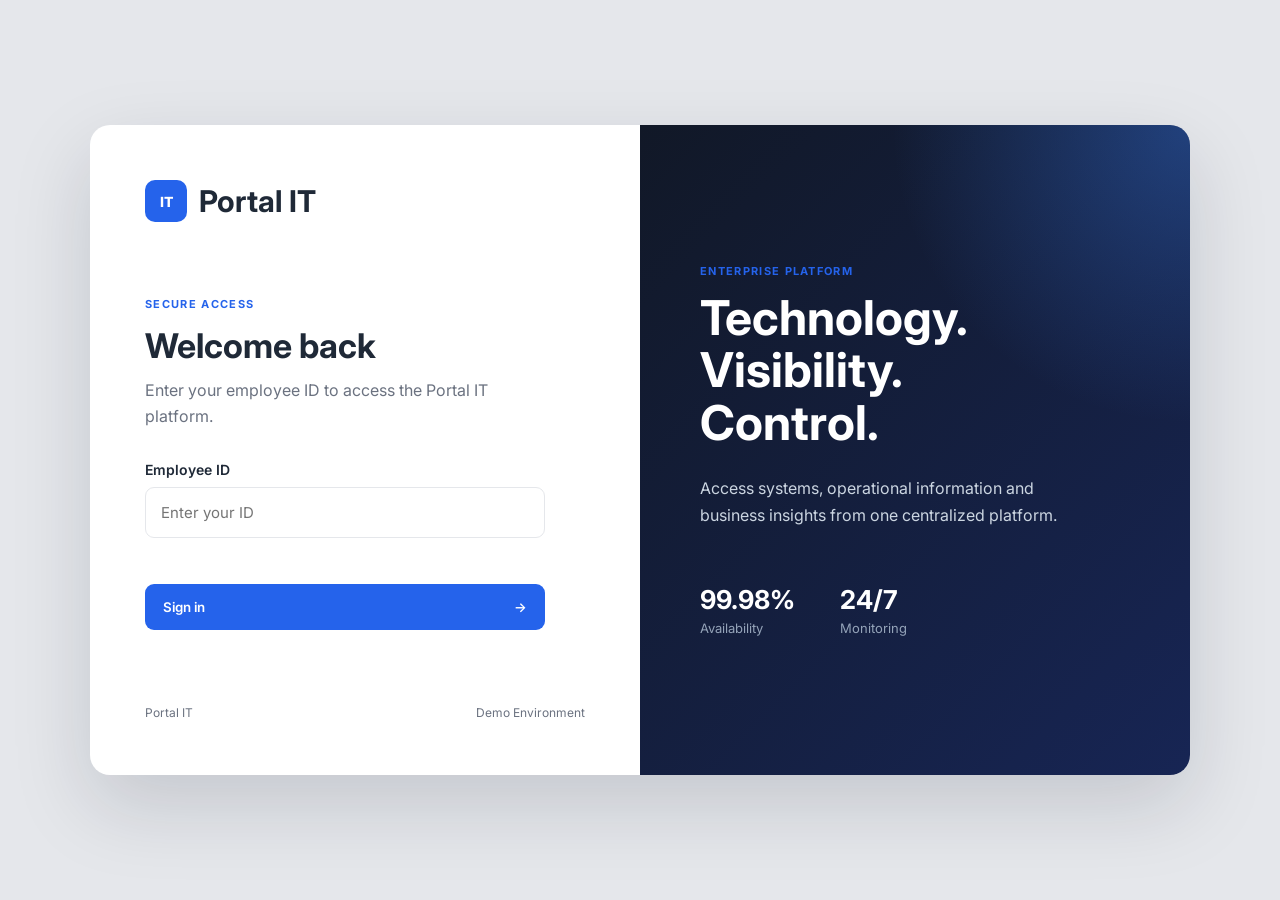
==== index.html @ 5b83bfa1 "Initial commit" ====
<!DOCTYPE html>
<html lang="en">
<head>
  <meta charset="UTF-8" />
  <meta name="viewport" content="width=device-width, initial-scale=1.0" />
  <title>Portal IT | Login</title>
  <link rel="stylesheet" href="style.css" />
</head>
<body class="login-page">

  <main class="login-container">
    <section class="login-card">
      <div class="brand">
        <div class="brand-icon">IT</div>
        <h1>Portal IT</h1>
      </div>

      <div class="login-content">
        <span class="eyebrow">SECURE ACCESS</span>
        <h2>Welcome back</h2>
        <p>
          Enter your employee ID to access the Portal IT platform.
        </p>

        <form id="loginForm">
          <label for="userId">Employee ID</label>
          <input
            type="text"
            id="userId"
            placeholder="Enter your ID"
            autocomplete="off"
            required
          />

          <p id="loginError" class="error-message"></p>

          <button type="submit" class="btn btn-primary">
            Sign in
            <span>→</span>
          </button>
        </form>
      </div>

      <div class="login-footer">
        <span>Portal IT</span>
        <span>Demo Environment</span>
      </div>
    </section>

    <aside class="login-visual">
      <div class="visual-content">
        <span class="eyebrow">ENTERPRISE PLATFORM</span>
        <h2>Technology.<br />Visibility.<br />Control.</h2>
        <p>
          Access systems, operational information and business insights
          from one centralized platform.
        </p>

        <div class="visual-stats">
          <div>
            <strong>99.98%</strong>
            <span>Availability</span>
          </div>
          <div>
            <strong>24/7</strong>
            <span>Monitoring</span>
          </div>
        </div>
      </div>
    </aside>
  </main>

  <script src="app.js"></script>
</body>
</html>
---- style.css ----
@import url('https://fonts.googleapis.com/css2?family=Inter:wght@400;500;600;700;800&display=swap');

:root {
  --primary: #2563eb;
  --primary-dark: #1d4ed8;
  --dark: #111827;
  --dark-secondary: #1f2937;
  --text: #1f2937;
  --text-muted: #6b7280;
  --border: #e5e7eb;
  --background: #f8fafc;
  --white: #ffffff;
  --success: #16a34a;
  --warning: #d97706;
}

* {
  box-sizing: border-box;
  margin: 0;
  padding: 0;
}

body {
  font-family: "Inter", sans-serif;
  color: var(--text);
  background: var(--background);
}

a {
  color: inherit;
  text-decoration: none;
}

/* LOGIN */

.login-page {
  min-height: 100vh;
  background: #e5e7eb;
  display: flex;
  align-items: center;
  justify-content: center;
  padding: 30px;
}

.login-container {
  width: min(1100px, 100%);
  min-height: 650px;
  display: grid;
  grid-template-columns: 1fr 1fr;
  background: var(--white);
  border-radius: 20px;
  overflow: hidden;
  box-shadow: 0 30px 80px rgba(15, 23, 42, 0.15);
}

.login-card {
  padding: 55px;
  display: flex;
  flex-direction: column;
}

.brand,
.logo {
  display: flex;
  align-items: center;
  gap: 12px;
  font-weight: 700;
  font-size: 20px;
}

.brand-icon,
.logo-icon {
  width: 42px;
  height: 42px;
  background: var(--primary);
  color: white;
  display: grid;
  place-items: center;
  border-radius: 10px;
  font-size: 14px;
  font-weight: 800;
}

.login-content {
  margin: auto 0;
  max-width: 400px;
}

.eyebrow {
  display: block;
  font-size: 11px;
  letter-spacing: 0.12em;
  font-weight: 700;
  color: var(--primary);
  margin-bottom: 14px;
}

.login-content h2 {
  font-size: 34px;
  margin-bottom: 12px;
}

.login-content > p,
.page-header p,
.section-heading p {
  color: var(--text-muted);
  line-height: 1.6;
}

form {
  margin-top: 32px;
}

label {
  display: block;
  font-size: 14px;
  font-weight: 600;
  margin-bottom: 9px;
}

input {
  width: 100%;
  border: 1px solid var(--border);
  border-radius: 9px;
  padding: 15px;
  font-family: inherit;
  font-size: 15px;
  outline: none;
  transition: 0.2s;
}

input:focus {
  border-color: var(--primary);
  box-shadow: 0 0 0 4px rgba(37, 99, 235, 0.1);
}

.btn {
  border: none;
  cursor: pointer;
  font-family: inherit;
  font-weight: 600;
  border-radius: 9px;
  transition: 0.2s;
}

.btn-primary {
  width: 100%;
  margin-top: 18px;
  padding: 15px 18px;
  background: var(--primary);
  color: white;
  display: flex;
  justify-content: space-between;
  align-items: center;
}

.btn-primary:hover {
  background: var(--primary-dark);
  transform: translateY(-1px);
}

.small-btn {
  width: auto;
  margin: 0;
  padding: 12px 20px;
}

.error-message {
  color: #dc2626;
  font-size: 13px;
  min-height: 20px;
  margin-top: 8px;
}

.login-footer {
  display: flex;
  justify-content: space-between;
  color: var(--text-muted);
  font-size: 12px;
}

.login-visual {
  background:
    radial-gradient(circle at top right, rgba(59, 130, 246, 0.35), transparent 35%),
    linear-gradient(135deg, #111827, #172554);
  color: white;
  padding: 60px;
  display: flex;
  align-items: center;
}

.visual-content h2 {
  font-size: 48px;
  line-height: 1.1;
  margin-bottom: 25px;
}

.visual-content p {
  color: #cbd5e1;
  line-height: 1.7;
  max-width: 400px;
}

.visual-stats {
  display: flex;
  gap: 45px;
  margin-top: 55px;
}

.visual-stats strong {
  display: block;
  font-size: 26px;
}

.visual-stats span {
  display: block;
  color: #94a3b8;
  font-size: 13px;
  margin-top: 5px;
}

/* APP LAYOUT */

.app-page {
  min-height: 100vh;
}

.topbar {
  height: 72px;
  background: white;
  border-bottom: 1px solid var(--border);
  display: flex;
  align-items: center;
  justify-content: space-between;
  padding: 0 32px;
}

.user-area {
  display: flex;
  align-items: center;
  gap: 20px;
}

.user-info {
  text-align: right;
  display: flex;
  flex-direction: column;
}

.user-name {
  font-size: 14px;
  font-weight: 600;
}

.user-id {
  font-size: 12px;
  color: var(--text-muted);
}

.logout-btn,
.secondary-btn {
  background: white;
  border: 1px solid var(--border);
  padding: 9px 15px;
  border-radius: 8px;
  cursor: pointer;
  font-family: inherit;
  font-weight: 600;
}

.logout-btn:hover,
.secondary-btn:hover {
  background: #f3f4f6;
}

.app-layout {
  display: flex;
  min-height: calc(100vh - 72px);
}

.sidebar {
  width: 240px;
  background: var(--dark);
  color: #9ca3af;
  padding: 25px 15px;
  display: flex;
  flex-direction: column;
}

.sidebar nav {
  display: flex;
  flex-direction: column;
  gap: 6px;
}

.nav-link {
  padding: 13px 15px;
  border-radius: 8px;
  font-size: 14px;
  font-weight: 500;
}

.nav-link span {
  margin-right: 10px;
}

.nav-link:hover {
  background: rgba(255, 255, 255, 0.05);
  color: white;
}

.nav-link.active {
  background: var(--primary);
  color: white;
}

.sidebar-footer {
  margin-top: auto;
  font-size: 11px;
  padding: 12px;
  color: #9ca3af;
}

.status-dot {
  width: 7px;
  height: 7px;
  background: #22c55e;
  display: inline-block;
  border-radius: 50%;
  margin-right: 7px;
}

.content {
  flex: 1;
  padding: 42px;
  max-width: 1500px;
}

.page-header {
  display: flex;
  justify-content: space-between;
  align-items: flex-end;
  margin-bottom: 35px;
}

.page-header h1 {
  font-size: 32px;
  margin-bottom: 10px;
}

.date-box {
  background: white;
  border: 1px solid var(--border);
  padding: 12px 16px;
  border-radius: 8px;
}

.date-box span {
  display: block;
  font-size: 9px;
  letter-spacing: 0.08em;
  color: var(--text-muted);
  margin-bottom: 4px;
}

.date-box strong {
  font-size: 12px;
}

.stats-grid {
  display: grid;
  grid-template-columns: repeat(4, 1fr);
  gap: 18px;
}

.stat-card,
.metric-card,
.chart-card {
  background: white;
  border: 1px solid var(--border);
  border-radius: 12px;
}

.stat-card {
  padding: 22px;
}

.stat-label {
  display: block;
  color: var(--text-muted);
  font-size: 13px;
  margin-bottom: 18px;
}

.stat-card strong {
  display: block;
  font-size: 28px;
  margin-bottom: 10px;
}

.stat-card small {
  font-size: 11px;
}

.positive {
  color: var(--success);
}

.neutral {
  color: var(--warning);
}

.section {
  margin-top: 38px;
}

.section-heading {
  margin-bottom: 18px;
}

.section-heading h2 {
  font-size: 19px;
  margin-bottom: 6px;
}

.quick-grid {
  display: grid;
  grid-template-columns: repeat(2, 1fr);
  gap: 18px;
}

.quick-card {
  background: white;
  border: 1px solid var(--border);
  padding: 26px;
  border-radius: 12px;
  display: flex;
  gap: 20px;
  transition: 0.2s;
}

.quick-card:hover {
  border-color: var(--primary);
  transform: translateY(-2px);
}

.quick-icon {
  width: 46px;
  height: 46px;
  flex-shrink: 0;
  border-radius: 10px;
  background: #eff6ff;
  color: var(--primary);
  display: grid;
  place-items: center;
}

.quick-card h3 {
  margin-bottom: 8px;
  font-size: 16px;
}

.quick-card p {
  color: var(--text-muted);
  font-size: 13px;
  line-height: 1.6;
}

.quick-card span {
  display: inline-block;
  margin-top: 18px;
  color: var(--primary);
  font-size: 13px;
  font-weight: 600;
}

.activity-list,
.report-list,
.systems-table {
  background: white;
  border: 1px solid var(--border);
  border-radius: 12px;
  overflow: hidden;
}

.activity-item {
  padding: 18px 22px;
  display: flex;
  align-items: center;
  gap: 14px;
  border-bottom: 1px solid var(--border);
}

.activity-item:last-child {
  border-bottom: none;
}

.activity-item div {
  flex: 1;
}

.activity-item strong {
  font-size: 13px;
}

.activity-item p {
  color: var(--text-muted);
  font-size: 12px;
  margin-top: 4px;
}

.activity-item time {
  color: var(--text-muted);
  font-size: 11px;
}

.activity-dot {
  width: 9px;
  height: 9px;
  border-radius: 50%;
}

.success {
  background: var(--success);
}

.info {
  background: var(--primary);
}

.warning {
  background: var(--warning);
}

/* SYSTEMS */

.health-card {
  background: linear-gradient(135deg, #eff6ff, #ffffff);
  border: 1px solid #bfdbfe;
  border-radius: 14px;
  padding: 30px;
  display: flex;
  justify-content: space-between;
  align-items: center;
}

.health-card h2 {
  font-size: 24px;
  margin-bottom: 8px;
}

.health-card p {
  color: var(--text-muted);
  font-size: 14px;
}

.health-score {
  width: 110px;
  height: 110px;
  border-radius: 50%;
  border: 8px solid var(--primary);
  display: grid;
  place-content: center;
  text-align: center;
}

.health-score strong {
  font-size: 30px;
}

.health-score span {
  font-size: 10px;
  color: var(--text-muted);
}

.system-row {
  display: grid;
  grid-template-columns: 2fr 1.3fr 1fr 1.2fr;
  padding: 18px 22px;
  border-bottom: 1px solid var(--border);
  font-size: 13px;
  align-items: center;
}

.system-row:last-child {
  border-bottom: none;
}

.table-header {
  background: #f9fafb;
  color: var(--text-muted);
  font-size: 11px;
  text-transform: uppercase;
  font-weight: 700;
}

.badge {
  display: inline-block;
  padding: 5px 9px;
  border-radius: 20px;
  font-size: 10px;
  font-weight: 700;
}

.badge.operational {
  background: #dcfce7;
  color: #15803d;
}

.badge.maintenance {
  background: #fef3c7;
  color: #b45309;
}

.metrics-grid {
  display: grid;
  grid-template-columns: repeat(3, 1fr);
  gap: 18px;
}

.metric-card {
  padding: 22px;
}

.metric-top {
  display: flex;
  justify-content: space-between;
  margin-bottom: 18px;
  font-size: 13px;
}

.progress-bar {
  height: 8px;
  background: #e5e7eb;
  border-radius: 10px;
  overflow: hidden;
}

.progress-fill {
  height: 100%;
  background: var(--primary);
  border-radius: inherit;
}

/* REPORTS */

.chart-card {
  height: 330px;
  padding: 35px;
  display: flex;
  align-items: flex-end;
}

.fake-chart {
  width: 100%;
  height: 100%;
  border-bottom: 1px solid var(--border);
  display: flex;
  align-items: flex-end;
}

.chart-bars {
  width: 100%;
  height: 100%;
  display: flex;
  justify-content: space-around;
  align-items: flex-end;
  gap: 18px;
}

.bar {
  width: 100%;
  max-width: 70px;
  min-height: 10%;
  background: linear-gradient(to top, var(--primary), #60a5fa);
  border-radius: 8px 8px 0 0;
  position: relative;
}

.bar span {
  position: absolute;
  bottom: -28px;
  left: 50%;
  transform: translateX(-50%);
  color: var(--text-muted);
  font-size: 11px;
}

.report-item {
  display: flex;
  align-items: center;
  gap: 16px;
  padding: 18px 22px;
  border-bottom: 1px solid var(--border);
}

.report-item:last-child {
  border-bottom: none;
}

.report-icon {
  width: 42px;
  height: 42px;
  background: #eff6ff;
  color: var(--primary);
  display: grid;
  place-items: center;
  border-radius: 8px;
  font-size: 10px;
  font-weight: 800;
}

.report-info {
  flex: 1;
  display: flex;
  flex-direction: column;
  gap: 5px;
}

.report-info strong {
  font-size: 13px;
}

.report-info span {
  font-size: 11px;
  color: var(--text-muted);
}

/* RESPONSIVE */

@media (max-width: 1000px) {
  .stats-grid {
    grid-template-columns: repeat(2, 1fr);
  }

  .login-container {
    grid-template-columns: 1fr;
  }

  .login-visual {
    display: none;
  }
}

@media (max-width: 700px) {
  .topbar {
    padding: 0 18px;
  }

  .sidebar {
    width: 72px;
    padding: 15px 10px;
  }

  .nav-link {
    text-align: center;
    padding: 14px 5px;
    font-size: 0;
  }

  .nav-link span {
    margin: 0;
    font-size: 18px;
  }

  .sidebar-footer {
    display: none;
  }

  .content {
    padding: 25px 18px;
  }

  .page-header {
    align-items: flex-start;
    flex-direction: column;
    gap: 20px;
  }

  .page-header h1 {
    font-size: 26px;
  }

  .stats-grid,
  .quick-grid,
  .metrics-grid {
    grid-template-columns: 1fr;
  }

  .user-info {
    display: none;
  }

  .system-row {
    grid-template-columns: 1.5fr 1fr;
    gap: 12px;
  }

  .table-header,
  .system-row span:nth-child(3),
  .system-row span:nth-child(4) {
    display: none;
  }

  .health-card {
    flex-direction: column;
    align-items: flex-start;
    gap: 25px;
  }

  .login-card {
    padding: 35px 25px;
  }

  .login-container {
    min-height: auto;
  }

  .login-content {
    margin: 70px 0;
  }
}
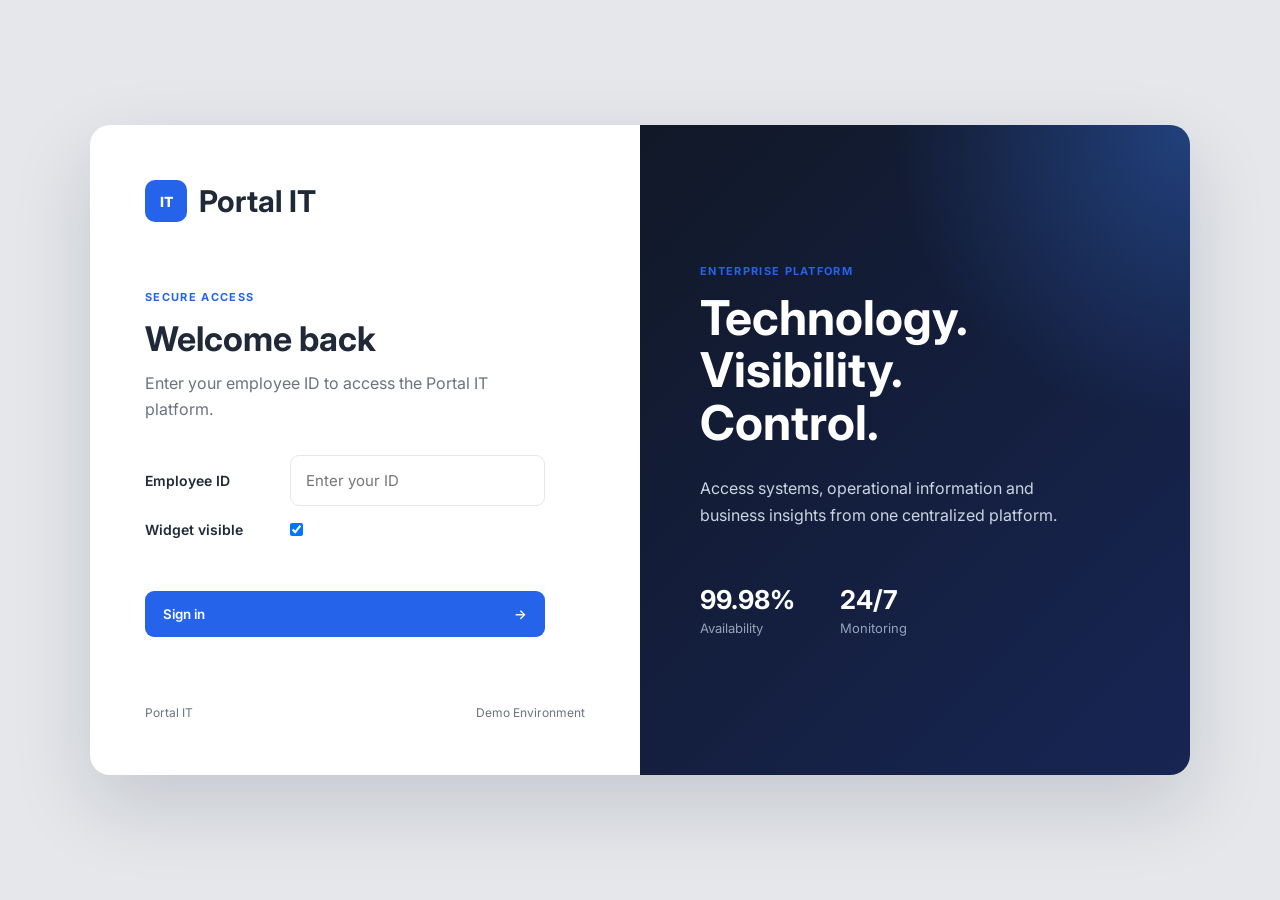
==== commit 07f1da17: "Update index.html" ====
--- a/index.html
+++ b/index.html
@@ -1,75 +1,83 @@
-<!DOCTYPE html>
+<!doctype html>
 <html lang="en">
-<head>
-  <meta charset="UTF-8" />
-  <meta name="viewport" content="width=device-width, initial-scale=1.0" />
-  <title>Portal IT | Login</title>
-  <link rel="stylesheet" href="style.css" />
-</head>
-<body class="login-page">
+  <head>
+    <meta charset="UTF-8" />
+    <meta name="viewport" content="width=device-width, initial-scale=1.0" />
+    <title>Portal IT | Login</title>
+    <link rel="stylesheet" href="style.css" />
+  </head>
+  <body class="login-page">
+    <main class="login-container">
+      <section class="login-card">
+        <div class="brand">
+          <div class="brand-icon">IT</div>
+          <h1>Portal IT</h1>
+        </div>
 
-  <main class="login-container">
-    <section class="login-card">
-      <div class="brand">
-        <div class="brand-icon">IT</div>
-        <h1>Portal IT</h1>
-      </div>
+        <div class="login-content">
+          <span class="eyebrow">SECURE ACCESS</span>
+          <h2>Welcome back</h2>
+          <p>Enter your employee ID to access the Portal IT platform.</p>
 
-      <div class="login-content">
-        <span class="eyebrow">SECURE ACCESS</span>
-        <h2>Welcome back</h2>
-        <p>
-          Enter your employee ID to access the Portal IT platform.
-        </p>
+          <form id="loginForm">
+            <div class="form-row">
+              <label for="userId">Employee ID</label>
+              <input
+                type="text"
+                id="userId"
+                placeholder="Enter your ID"
+                autocomplete="off"
+                required
+              />
+            </div>
+            <div class="form-row">
+              <label for="show-widget">Widget visible</label>
+              <input
+                type="checkbox"
+                name="show-widget"
+                id="show-widget"
+                checked
+              />
+            </div>
 
-        <form id="loginForm">
-          <label for="userId">Employee ID</label>
-          <input
-            type="text"
-            id="userId"
-            placeholder="Enter your ID"
-            autocomplete="off"
-            required
-          />
+            <p id="loginError" class="error-message"></p>
 
-          <p id="loginError" class="error-message"></p>
+            <button type="submit" class="btn btn-primary">
+              Sign in
+              <span>→</span>
+            </button>
+          </form>
+        </div>
 
-          <button type="submit" class="btn btn-primary">
-            Sign in
-            <span>→</span>
-          </button>
-        </form>
-      </div>
+        <div class="login-footer">
+          <span>Portal IT</span>
+          <span>Demo Environment</span>
+        </div>
+      </section>
 
-      <div class="login-footer">
-        <span>Portal IT</span>
-        <span>Demo Environment</span>
-      </div>
-    </section>
+      <aside class="login-visual">
+        <div class="visual-content">
+          <span class="eyebrow">ENTERPRISE PLATFORM</span>
+          <h2>Technology.<br />Visibility.<br />Control.</h2>
+          <p>
+            Access systems, operational information and business insights from
+            one centralized platform.
+          </p>
 
-    <aside class="login-visual">
-      <div class="visual-content">
-        <span class="eyebrow">ENTERPRISE PLATFORM</span>
-        <h2>Technology.<br />Visibility.<br />Control.</h2>
-        <p>
-          Access systems, operational information and business insights
-          from one centralized platform.
-        </p>
-
-        <div class="visual-stats">
-          <div>
-            <strong>99.98%</strong>
-            <span>Availability</span>
-          </div>
-          <div>
-            <strong>24/7</strong>
-            <span>Monitoring</span>
+          <div class="visual-stats">
+            <div>
+              <strong>99.98%</strong>
+              <span>Availability</span>
+            </div>
+            <div>
+              <strong>24/7</strong>
+              <span>Monitoring</span>
+            </div>
           </div>
         </div>
-      </div>
-    </aside>
-  </main>
+      </aside>
+    </main>
 
-  <script src="app.js"></script>
-</body>
-</html>+    <script src="app.js"></script>
+  </body>
+</html>
--- a/style.css
+++ b/style.css
@@ -1,4 +1,4 @@
-@import url('https://fonts.googleapis.com/css2?family=Inter:wght@400;500;600;700;800&display=swap');
+@import url("https://fonts.googleapis.com/css2?family=Inter:wght@400;500;600;700;800&display=swap");
 
 :root {
   --primary: #2563eb;
@@ -111,6 +111,26 @@
   margin-top: 32px;
 }
 
+.form-row {
+  display: flex;
+  align-items: center;
+  gap: 15px;
+  margin-bottom: 15px;
+}
+
+.form-row label {
+  margin-bottom: 0;
+  min-width: 130px;
+}
+
+.form-row input[type="text"] {
+  flex: 1;
+}
+
+.form-row input[type="checkbox"] {
+  width: auto;
+}
+
 label {
   display: block;
   font-size: 14px;
@@ -181,7 +201,11 @@
 
 .login-visual {
   background:
-    radial-gradient(circle at top right, rgba(59, 130, 246, 0.35), transparent 35%),
+    radial-gradient(
+      circle at top right,
+      rgba(59, 130, 246, 0.35),
+      transparent 35%
+    ),
     linear-gradient(135deg, #111827, #172554);
   color: white;
   padding: 60px;
@@ -819,4 +843,4 @@
   .login-content {
     margin: 70px 0;
   }
-}+}
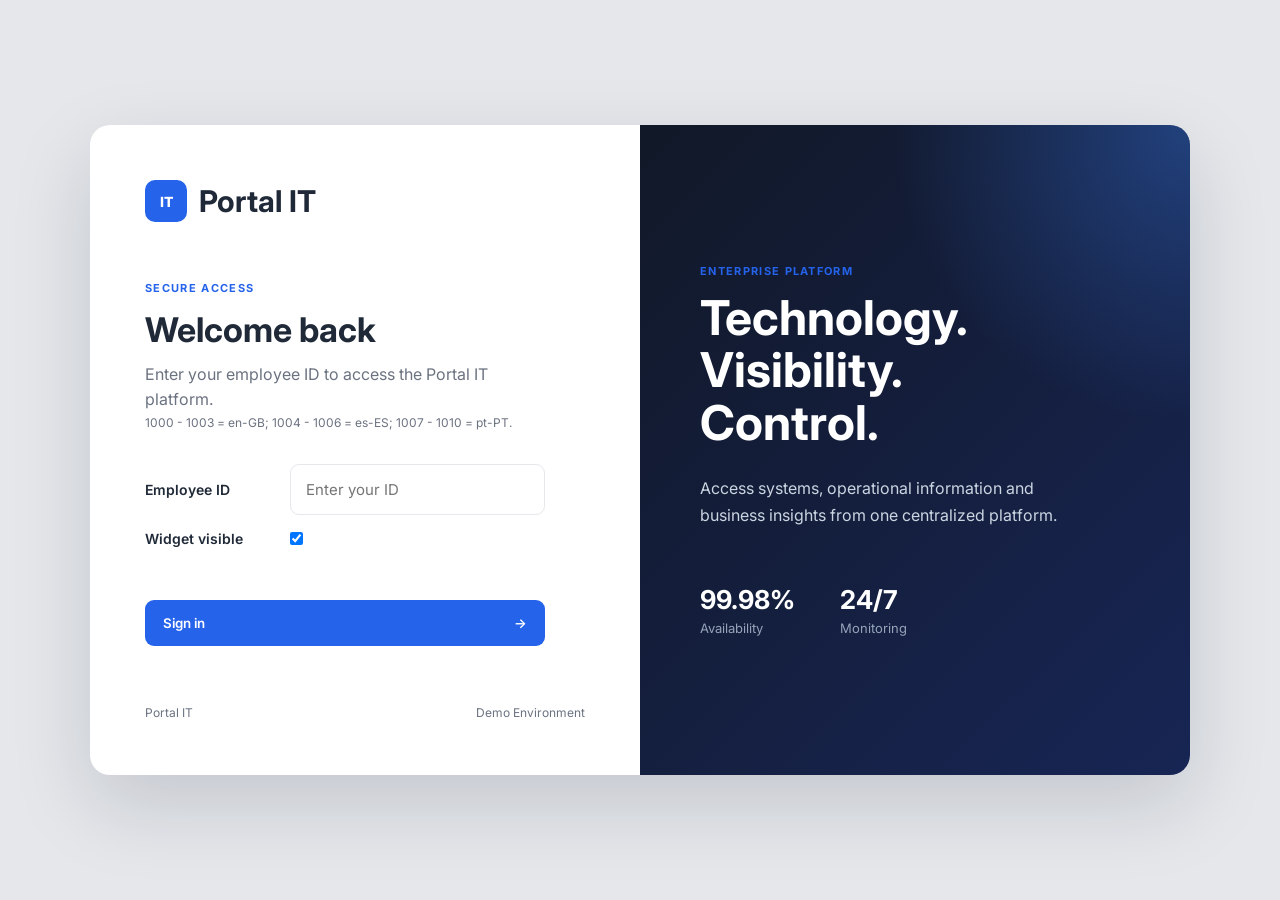
==== commit c1bd3c2f: "Alterada aordem dos nomes para os en-GB serem os primeiros. Incluída informação na página inicial do" ====
--- a/index.html
+++ b/index.html
@@ -18,6 +18,9 @@
           <span class="eyebrow">SECURE ACCESS</span>
           <h2>Welcome back</h2>
           <p>Enter your employee ID to access the Portal IT platform.</p>
+          <p class="user-language">
+            1000 - 1003 = en-GB; 1004 - 1006 = es-ES; 1007 - 1010 = pt-PT.
+          </p>
 
           <form id="loginForm">
             <div class="form-row">
--- a/style.css
+++ b/style.css
@@ -281,6 +281,11 @@
   color: var(--text-muted);
 }
 
+.user-language {
+  font-size: 12px;
+  color: var(--text-muted);
+}
+
 .logout-btn,
 .secondary-btn {
   background: white;
@@ -295,6 +300,49 @@
 .logout-btn:hover,
 .secondary-btn:hover {
   background: #f3f4f6;
+}
+
+.show-widget-btn {
+  background: #d8fdda;
+  border: 1px solid var(--border);
+  padding: 9px 15px;
+  border-radius: 8px;
+  cursor: pointer;
+  font-family: inherit;
+  font-weight: 600;
+}
+
+.show-widget-btn:hover {
+  background: #d8fdda6a;
+}
+
+.hide-widget-btn {
+  background: #ffcbcb;
+  border: 1px solid var(--border);
+  padding: 9px 15px;
+  border-radius: 8px;
+  cursor: pointer;
+  font-family: inherit;
+  font-weight: 600;
+}
+
+.hide-widget-btn:hover {
+  background: #ffcbcb7e;
+}
+
+.contact-btn {
+  background: #d8f4fd;
+  border: 1px solid var(--border);
+  padding: 9px 15px;
+  border-radius: 8px;
+  cursor: pointer;
+  font-family: inherit;
+  font-weight: 600;
+}
+
+.contact-btn:hover {
+  background: #d8f4fd6a;
+  transform: translateY(1px);
 }
 
 .app-layout {
